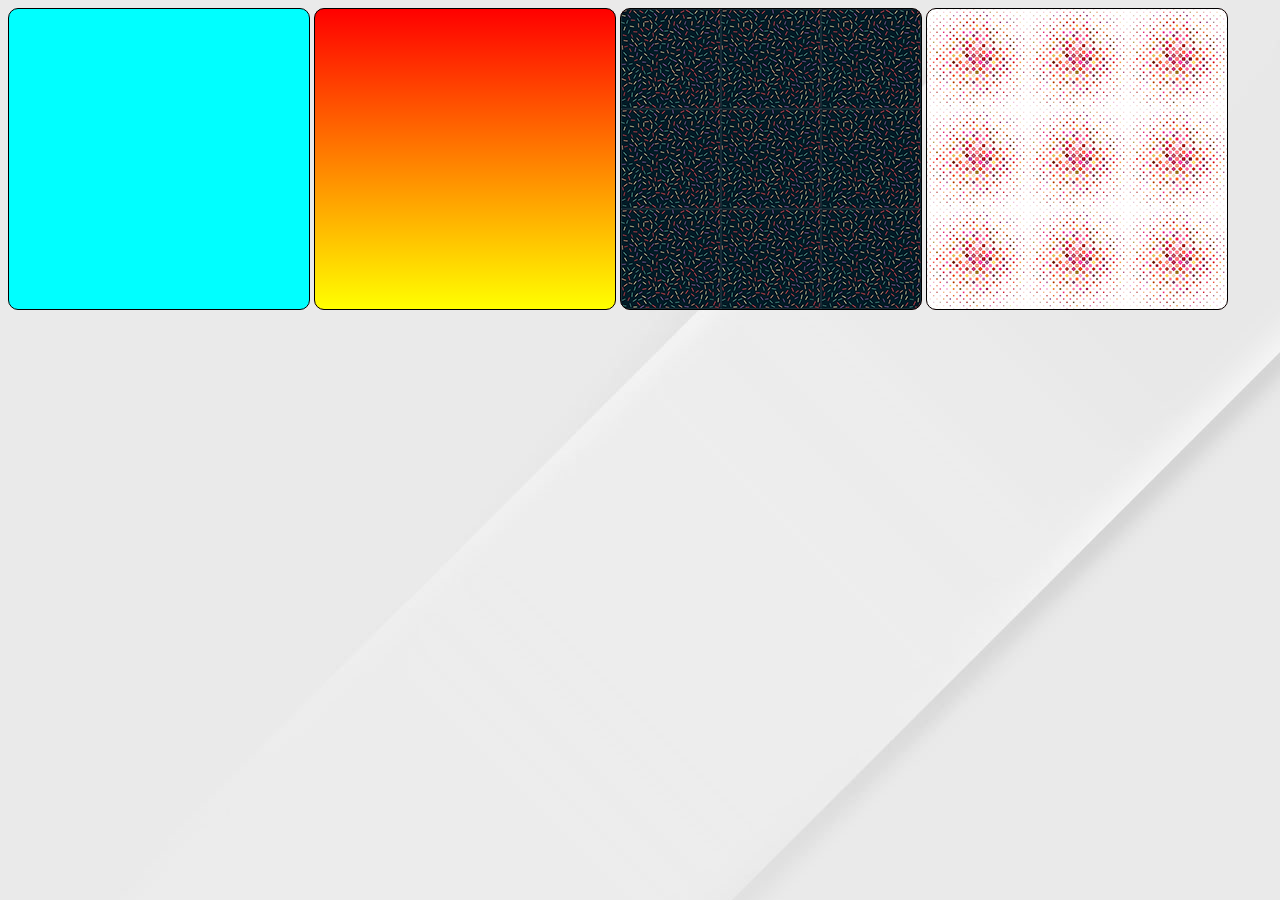
==== modulo-3/sitefundos.html @ 81a1f361 "teste com imagens de fundo" ====
<!DOCTYPE html>
<html lang="pt-br">
<head>
    <meta charset="UTF-8">
    <meta http-equiv="X-UA-Compatible" content="IE=edge">
    <meta name="viewport" content="width=device-width, initial-scale=1.0">
    <title>Testes de Imagens de Fundo</title>
    <link rel="stylesheet" href="style.css">
</head>
<body>
    <div class="quadrado" id="q1"></div>
    <div class="quadrado" id="q2"></div>
    <div class="quadrado" id="q3"></div>
    <div class="quadrado" id="q4"></div>
</body>
</html>
---- modulo-3/style.css ----
@charset "UTF-8";

div.quadrado{
    border: 1px solid black;
    width: 300px;
    height: 300px;
    display: inline-block;
    border-radius: 10px;
    background-color: red;
}

body{
    background-image: url(imagens/wallpaper006.jpg);
}

#q1{
    background-color: aqua;
}

#q2{
    background-image: linear-gradient(to top, yellow, red);
}

#q3{
    background-image: url(imagens/pattern001.png);
}

#q4{
    background-image: url(imagens/pattern002.png);
}
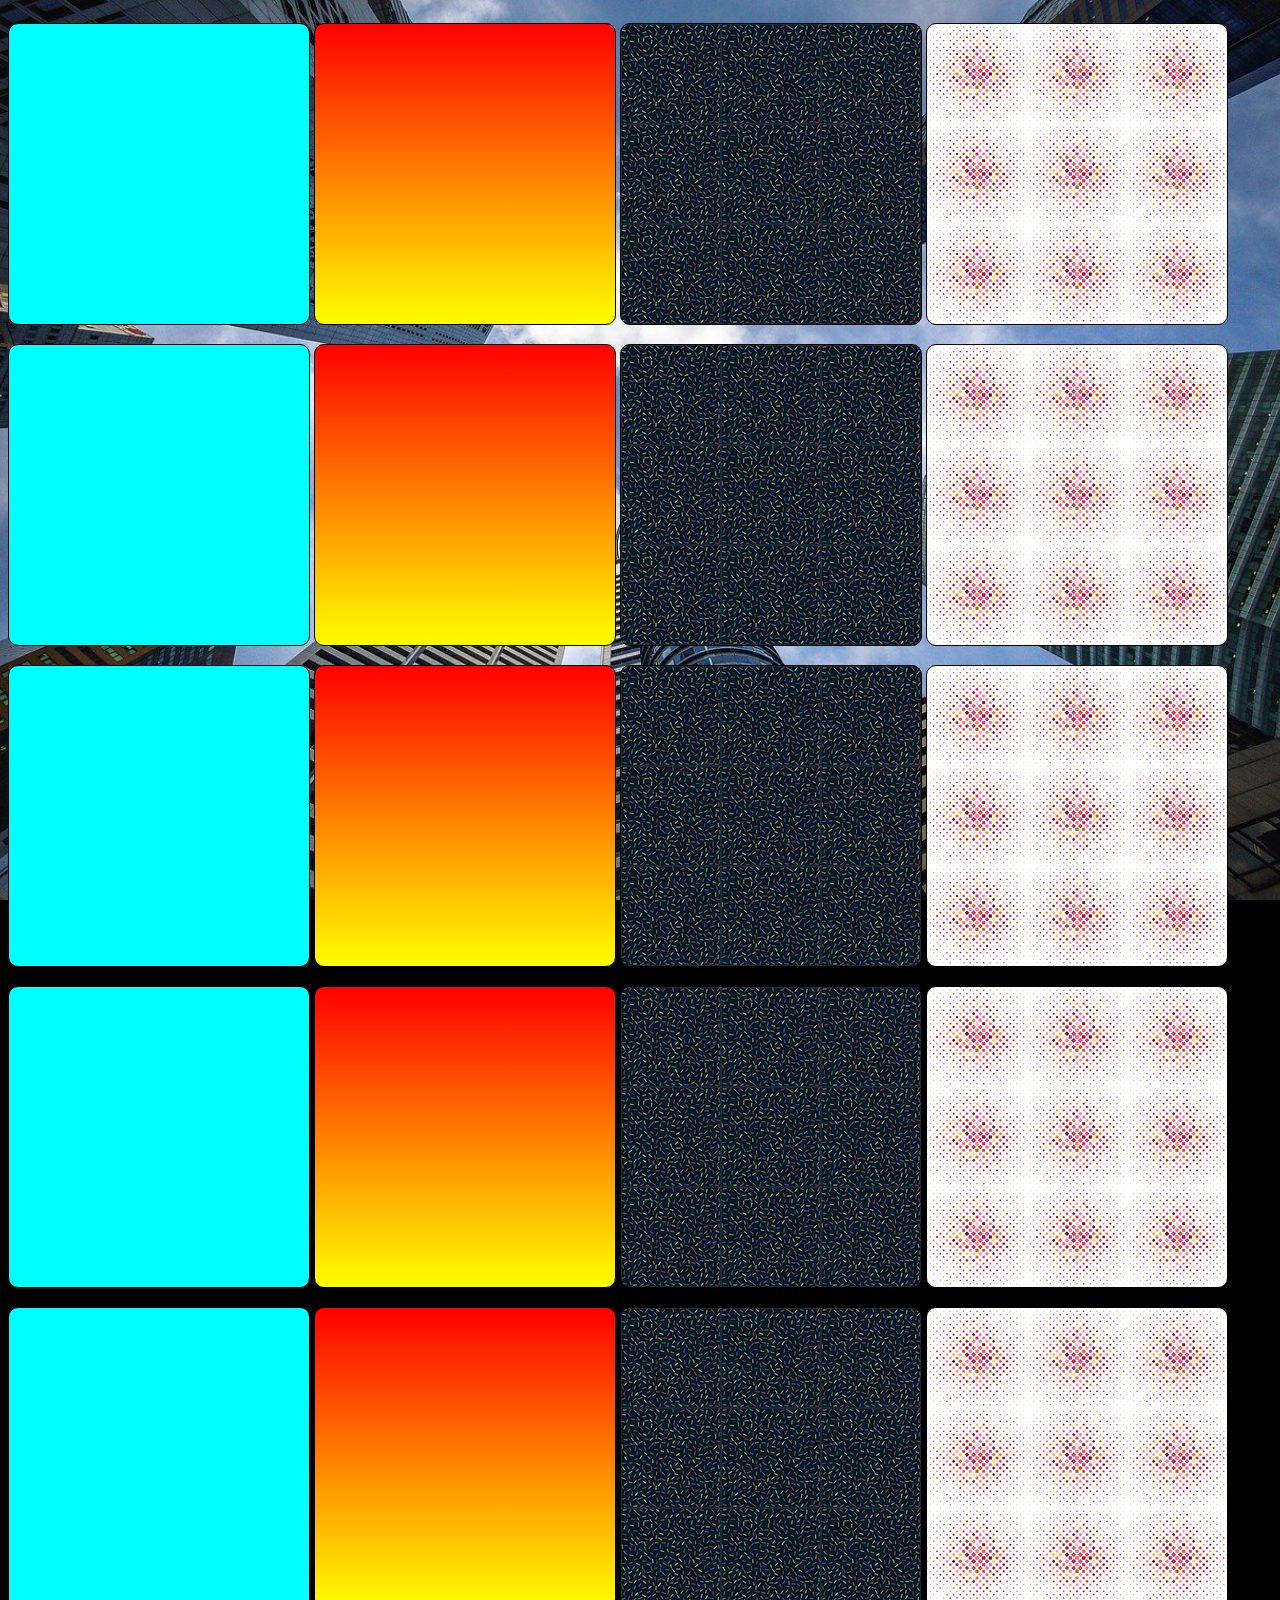
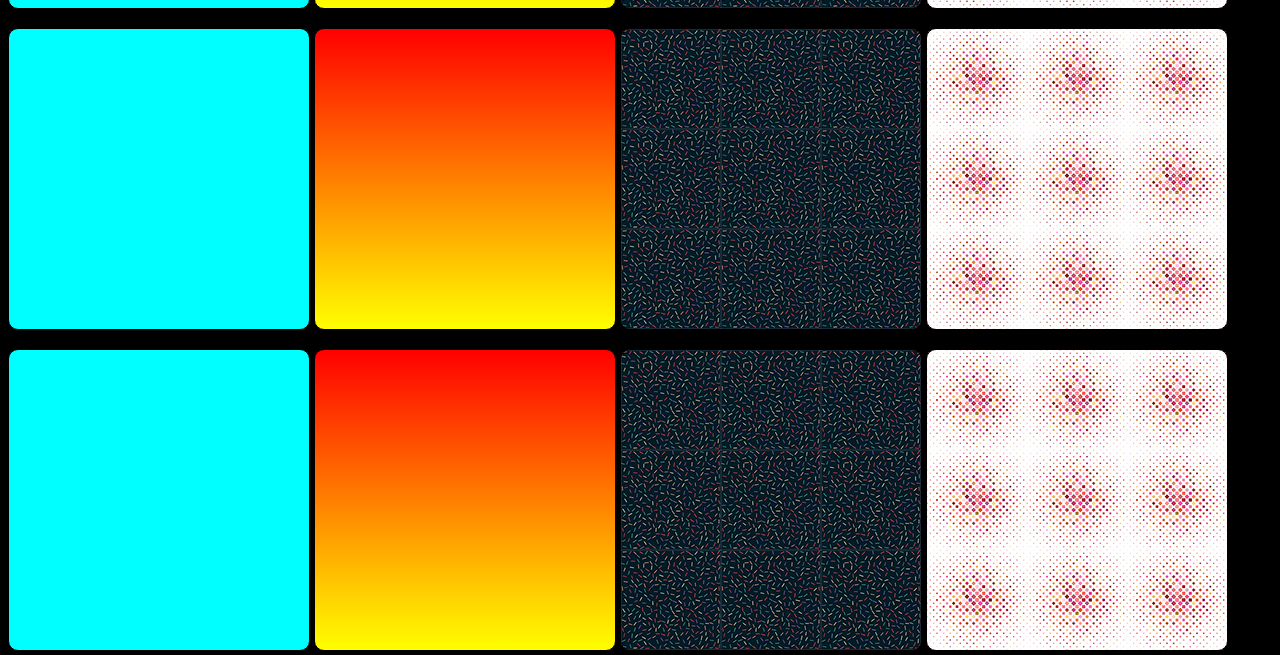
==== commit 5cbc9707: "Ajustes de background-image" ====
--- a/modulo-3/sitefundos.html
+++ b/modulo-3/sitefundos.html
@@ -12,5 +12,29 @@
     <div class="quadrado" id="q2"></div>
     <div class="quadrado" id="q3"></div>
     <div class="quadrado" id="q4"></div>
+    <div class="quadrado" id="q1"></div>
+    <div class="quadrado" id="q2"></div>
+    <div class="quadrado" id="q3"></div>
+    <div class="quadrado" id="q4"></div>
+    <div class="quadrado" id="q1"></div>
+    <div class="quadrado" id="q2"></div>
+    <div class="quadrado" id="q3"></div>
+    <div class="quadrado" id="q4"></div>
+    <div class="quadrado" id="q1"></div>
+    <div class="quadrado" id="q2"></div>
+    <div class="quadrado" id="q3"></div>
+    <div class="quadrado" id="q4"></div>
+    <div class="quadrado" id="q1"></div>
+    <div class="quadrado" id="q2"></div>
+    <div class="quadrado" id="q3"></div>
+    <div class="quadrado" id="q4"></div>
+    <div class="quadrado" id="q1"></div>
+    <div class="quadrado" id="q2"></div>
+    <div class="quadrado" id="q3"></div>
+    <div class="quadrado" id="q4"></div>
+    <div class="quadrado" id="q1"></div>
+    <div class="quadrado" id="q2"></div>
+    <div class="quadrado" id="q3"></div>
+    <div class="quadrado" id="q4"></div>
 </body>
 </html>
--- a/modulo-3/style.css
+++ b/modulo-3/style.css
@@ -10,10 +10,19 @@
 }
 
 body{
-    background-image: url(imagens/wallpaper006.jpg);
+    height: 100vh;
+    /* 
+    background-image: url(imagens/wallpaper002.jpg);
+    background-position: center center;
+    background-repeat: no-repeat;
+    background-attachment: fixed;
+*/
+    background: black url(imagens/wallpaper002.jpg) center center no-repeat fixed;
+    background-size: cover;
 }
 
 #q1{
+    margin-top: 15px;
     background-color: aqua;
 }
 
